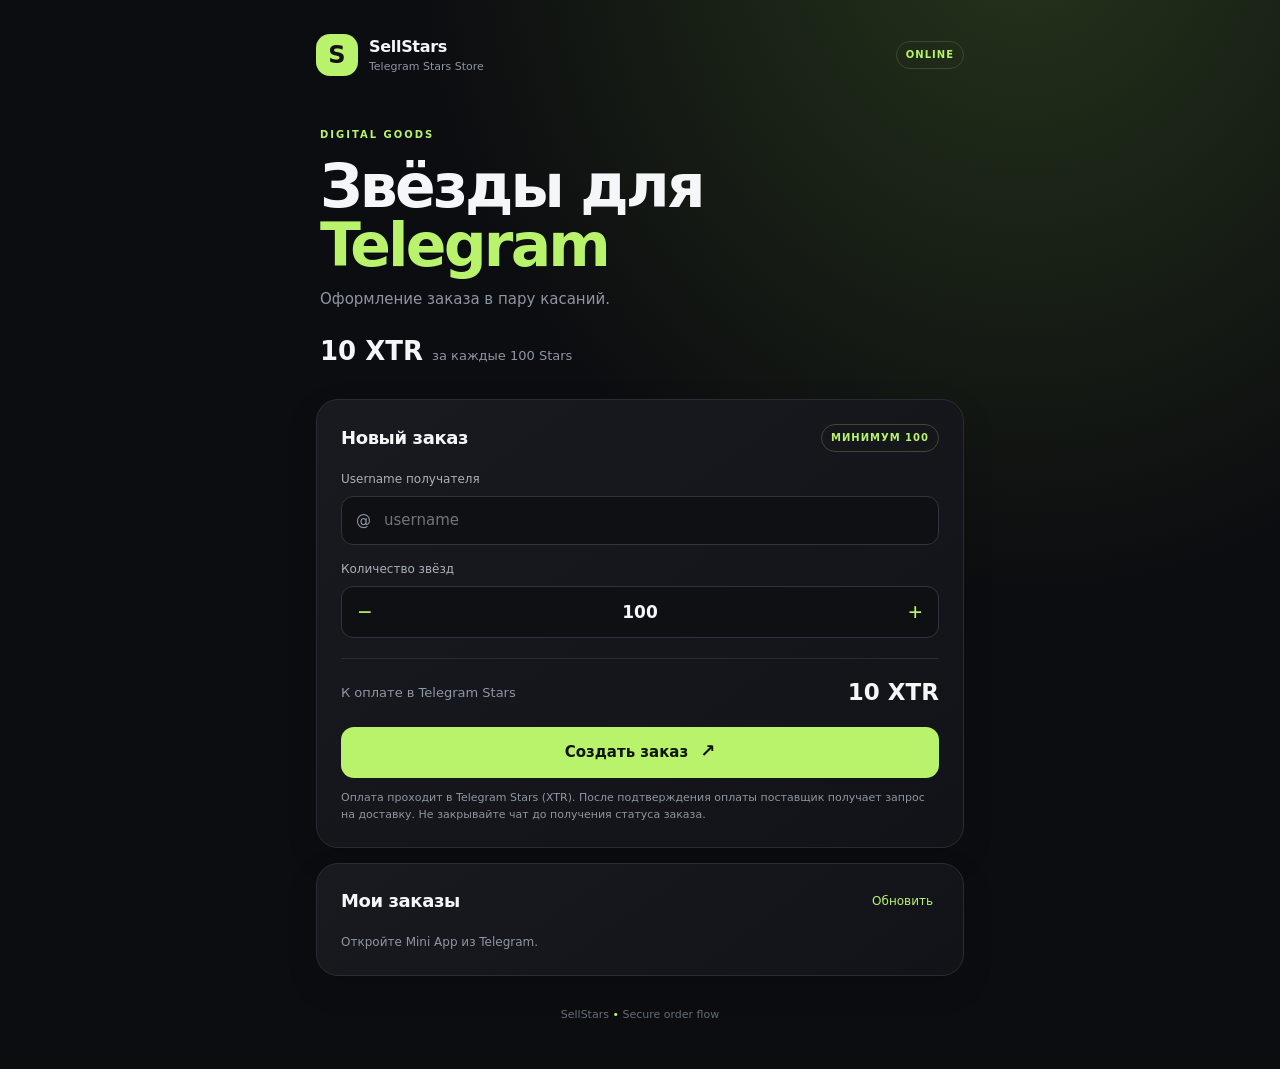
==== index.html @ e7b8a44e "Add files via upload" ====
<!doctype html>
<html lang="ru">
<head>
  <meta charset="utf-8">
  <meta name="viewport" content="width=device-width, initial-scale=1, viewport-fit=cover">
  <meta name="theme-color" content="#101114">
  <title>SellStars</title>
  <script src="https://telegram.org/js/telegram-web-app.js"></script>
  <link rel="stylesheet" href="/style.css">
</head>
<body>
  <div class="app">
    <header class="top"><div class="brand"><div class="logo">S</div><div><b>SellStars</b><small>Telegram Stars Store</small></div></div><span class="live">ONLINE</span></header>
    <main>
      <section class="hero"><div class="eyebrow">DIGITAL GOODS</div><h1>Звёзды для<br><span>Telegram</span></h1><p>Оформление заказа в пару касаний.</p><div class="price-line"><strong id="unitPrice">10 XTR</strong><span>за каждые 100 Stars</span></div></section>
      <section class="panel">
        <div class="section-title"><h2>Новый заказ</h2><span class="tag">МИНИМУМ 100</span></div>
        <label for="recipient">Username получателя</label><div class="input-wrap"><span>@</span><input id="recipient" placeholder="username" maxlength="32" autocomplete="off"></div>
        <label for="quantity">Количество звёзд</label><div class="quantity"><button id="minus" aria-label="Уменьшить">−</button><input id="quantity" type="number" min="100" max="100000" step="50" value="100"><button id="plus" aria-label="Увеличить">+</button></div>
        <div class="total"><span>К оплате в Telegram Stars</span><strong id="total">10 XTR</strong></div>
        <button class="primary" id="createOrder">Создать заказ <span>↗</span></button>
        <p class="hint">Оплата проходит в Telegram Stars (XTR). После подтверждения оплаты поставщик получает запрос на доставку. Не закрывайте чат до получения статуса заказа.</p>
        <div id="notice" class="notice hidden"></div>
      </section>
      <section class="panel admin" id="adminPanel">
        <div class="section-title"><h2>Админ-панель</h2><span class="tag">OWNER</span></div>
        <p class="hint">Доступ доступен только Telegram-пользователю @ownerparadoxy с валидной подписью Mini App.</p>
        <div class="stats"><div><small>Заказы</small><b id="ordersCount">—</b></div><div><small>Оборот, ₽</small><b id="gross">—</b></div></div>
        <h3>Интеграции</h3>
        <label>Fragment API URL</label><input id="fragmentUrl" placeholder="https://v1.fragmentapi.com/api/v1/partner">
        <label>Тип баланса поставщика</label><select id="fragmentWallet"><option value="TON">TON</option><option value="USDT">USDT</option></select>
        <label>Fragment API Key</label><input id="fragmentKey" type="password" placeholder="Оставьте пустым, чтобы не менять">
        <button class="secondary" id="saveSettings">Сохранить настройки</button>
        <p class="hint">API-ключ шифруется на сервере и не возвращается в браузер. В Telegram Mini App цифровые товары оплачиваются только в XTR.</p>
        <h3>Последние заказы</h3><div id="ordersList" class="orders-list">Ожидание авторизации…</div>
      </section>
      <section class="panel"><div class="section-title"><h2>Мои заказы</h2><button class="text-button" id="refreshOrders">Обновить</button></div><div id="myOrders" class="orders-list">Откройте Mini App из Telegram.</div></section>
    </main>
    <footer>SellStars <span>•</span> Secure order flow</footer>
  </div>
  <script src="/app.js"></script>
</body>
</html>
---- style.css ----
:root{color-scheme:dark;--bg:#0c0d10;--panel:#15171c;--line:#292c34;--muted:#8e95a3;--text:#f5f6f8;--accent:#b8f36b;--accent2:#d4ffa1}
*{box-sizing:border-box}body{margin:0;background:radial-gradient(ellipse at 80% -10%,#26351b 0,transparent 42%),var(--bg);color:var(--text);font:15px/1.45 Inter,ui-sans-serif,system-ui,-apple-system,sans-serif}.app{max-width:680px;margin:auto;padding:20px 16px 30px}.top{display:flex;justify-content:space-between;align-items:center;padding:6px 0 24px}.brand{display:flex;align-items:center;gap:11px}.logo{width:42px;height:42px;border-radius:14px;background:var(--accent);color:#111;font-weight:900;font-size:24px;display:grid;place-items:center}.brand b{display:block;font-size:16px;letter-spacing:-.3px}.brand small{display:block;color:var(--muted);font-size:11px}.live,.tag{font-size:10px;font-weight:800;letter-spacing:1px;color:var(--accent);border:1px solid #3a4a2b;border-radius:999px;padding:6px 9px}.hero{padding:20px 4px 28px}.eyebrow{font-size:10px;letter-spacing:2px;color:var(--accent);font-weight:800}.hero h1{font-size:clamp(38px,9vw,60px);line-height:.99;letter-spacing:-2.8px;margin:14px 0}.hero h1 span{color:var(--accent)}.hero p{color:var(--muted);margin:0 0 22px}.price-line{display:flex;align-items:baseline;gap:9px}.price-line strong{font-size:26px}.price-line span{color:var(--muted);font-size:13px}.panel{background:linear-gradient(145deg,#181a20,#121318);border:1px solid var(--line);border-radius:22px;padding:19px;margin:0 0 15px;box-shadow:0 12px 32px #0002}.section-title{display:flex;align-items:center;justify-content:space-between;gap:10px;margin-bottom:19px}.section-title h2{font-size:18px;letter-spacing:-.4px;margin:0}.panel label{display:block;color:#a9afbb;font-size:12px;margin:16px 0 7px}.input-wrap,.quantity{display:flex;align-items:center;border:1px solid #30343e;background:#0f1014;border-radius:12px;min-height:48px}.input-wrap span{color:var(--muted);padding-left:14px}input{font:inherit;color:var(--text);background:transparent;border:0;outline:0;width:100%;padding:13px}.quantity button{background:transparent;color:var(--accent);border:0;width:52px;height:46px;font-size:24px;cursor:pointer}.quantity input{text-align:center;font-size:17px;font-weight:700;appearance:textfield}.quantity input::-webkit-inner-spin-button{display:none}.total{display:flex;align-items:center;justify-content:space-between;border-top:1px solid var(--line);margin-top:20px;padding:17px 0;color:var(--muted);font-size:13px}.total strong{font-size:23px;color:var(--text)}button{cursor:pointer}.primary,.secondary{width:100%;border:0;border-radius:13px;padding:15px;font:inherit;font-weight:800}.primary{background:var(--accent);color:#10130b;display:flex;justify-content:center;gap:12px}.primary span{font-size:18px;line-height:1}.secondary{background:#252a20;color:var(--accent);border:1px solid #3b4a2e;margin-top:14px}.hint{font-size:11px;line-height:1.5;color:var(--muted);margin:12px 0 0}.notice{margin-top:13px;padding:12px;border-radius:10px;background:#242a20;color:var(--accent);font-size:13px}.hidden{display:none}.admin{display:none}.admin.visible{display:block}.stats{display:grid;grid-template-columns:1fr 1fr;gap:10px;margin-bottom:20px}.stats>div{background:#0f1014;border:1px solid var(--line);border-radius:12px;padding:13px}.stats small{display:block;color:var(--muted);font-size:11px}.stats b{font-size:21px}.panel h3{font-size:13px;margin:20px 0 7px}.text-button{border:0;background:none;color:var(--accent);font:inherit;font-size:12px}.orders-list{font-size:12px;color:var(--muted)}.order{display:flex;justify-content:space-between;gap:12px;padding:12px 0;border-bottom:1px solid var(--line)}.order:last-child{border-bottom:0}.order b{display:block;color:var(--text);font-size:13px}.order small{display:block;margin-top:3px;color:var(--muted)}footer{text-align:center;color:#666d79;font-size:11px;padding:16px}footer span{color:var(--accent)}@media(min-width:600px){.app{padding-top:28px}.panel{padding:24px}.hero{padding-top:28px}}
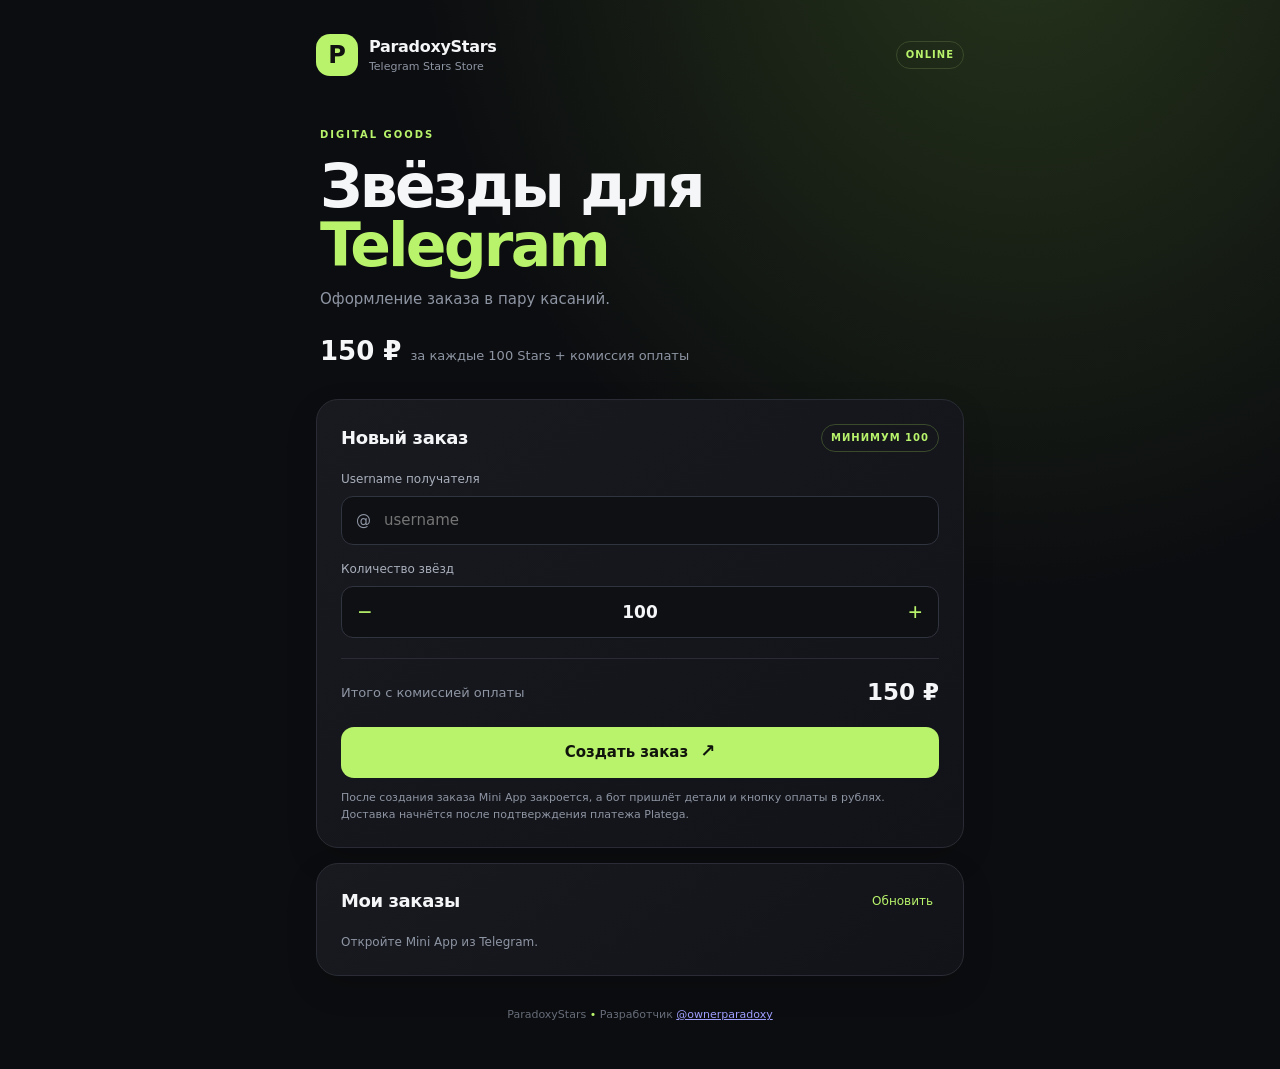
==== commit d298fe3e: "Add files via upload" ====
--- a/index.html
+++ b/index.html
@@ -4,39 +4,45 @@
   <meta charset="utf-8">
   <meta name="viewport" content="width=device-width, initial-scale=1, viewport-fit=cover">
   <meta name="theme-color" content="#101114">
-  <title>SellStars</title>
+  <title>ParadoxyStars</title>
   <script src="https://telegram.org/js/telegram-web-app.js"></script>
   <link rel="stylesheet" href="/style.css">
 </head>
 <body>
   <div class="app">
-    <header class="top"><div class="brand"><div class="logo">S</div><div><b>SellStars</b><small>Telegram Stars Store</small></div></div><span class="live">ONLINE</span></header>
+    <header class="top"><div class="brand"><div class="logo">P</div><div><b>ParadoxyStars</b><small>Telegram Stars Store</small></div></div><span class="live">ONLINE</span></header>
     <main>
-      <section class="hero"><div class="eyebrow">DIGITAL GOODS</div><h1>Звёзды для<br><span>Telegram</span></h1><p>Оформление заказа в пару касаний.</p><div class="price-line"><strong id="unitPrice">10 XTR</strong><span>за каждые 100 Stars</span></div></section>
+      <section class="hero"><div class="eyebrow">DIGITAL GOODS</div><h1>Звёзды для<br><span>Telegram</span></h1><p>Оформление заказа в пару касаний.</p><div class="price-line"><strong id="unitPrice">150 ₽</strong><span>за каждые 100 Stars + комиссия оплаты</span></div></section>
       <section class="panel">
         <div class="section-title"><h2>Новый заказ</h2><span class="tag">МИНИМУМ 100</span></div>
         <label for="recipient">Username получателя</label><div class="input-wrap"><span>@</span><input id="recipient" placeholder="username" maxlength="32" autocomplete="off"></div>
         <label for="quantity">Количество звёзд</label><div class="quantity"><button id="minus" aria-label="Уменьшить">−</button><input id="quantity" type="number" min="100" max="100000" step="50" value="100"><button id="plus" aria-label="Увеличить">+</button></div>
-        <div class="total"><span>К оплате в Telegram Stars</span><strong id="total">10 XTR</strong></div>
+        <div class="total"><span>Итого с комиссией оплаты</span><strong id="total">150 ₽</strong></div>
         <button class="primary" id="createOrder">Создать заказ <span>↗</span></button>
-        <p class="hint">Оплата проходит в Telegram Stars (XTR). После подтверждения оплаты поставщик получает запрос на доставку. Не закрывайте чат до получения статуса заказа.</p>
+        <p class="hint">После создания заказа Mini App закроется, а бот пришлёт детали и кнопку оплаты в рублях. Доставка начнётся после подтверждения платежа Platega.</p>
         <div id="notice" class="notice hidden"></div>
       </section>
       <section class="panel admin" id="adminPanel">
         <div class="section-title"><h2>Админ-панель</h2><span class="tag">OWNER</span></div>
         <p class="hint">Доступ доступен только Telegram-пользователю @ownerparadoxy с валидной подписью Mini App.</p>
         <div class="stats"><div><small>Заказы</small><b id="ordersCount">—</b></div><div><small>Оборот, ₽</small><b id="gross">—</b></div></div>
-        <h3>Интеграции</h3>
+        <h3>Оплата Platega</h3>
+        <label>Merchant ID</label><input id="plategaMerchant" autocomplete="off" placeholder="Вставьте Merchant ID">
+        <label>Platega API Key (X-Secret)</label><input id="plategaKey" type="password" autocomplete="off" placeholder="Вставьте API Key">
+        <label>Комиссия для покупателя, %</label><input id="plategaFee" type="number" min="0" max="100" step="0.1" value="0">
+        <label>Метод оплаты</label><select id="plategaMethod"><option value="2">СБП / QR</option><option value="10">Карты РФ</option><option value="12">Международные карты</option><option value="13">Криптоплатёж (если подключён)</option></select>
+        <p class="hint">Callback URL для кабинета Platega: <b>/api/platega/callback</b> на твоём домене. Укажи полный HTTPS-адрес. Ключи сохраняются зашифрованно.</p>
+        <h3>Интеграция доставки</h3>
         <label>Fragment API URL</label><input id="fragmentUrl" placeholder="https://v1.fragmentapi.com/api/v1/partner">
         <label>Тип баланса поставщика</label><select id="fragmentWallet"><option value="TON">TON</option><option value="USDT">USDT</option></select>
         <label>Fragment API Key</label><input id="fragmentKey" type="password" placeholder="Оставьте пустым, чтобы не менять">
         <button class="secondary" id="saveSettings">Сохранить настройки</button>
-        <p class="hint">API-ключ шифруется на сервере и не возвращается в браузер. В Telegram Mini App цифровые товары оплачиваются только в XTR.</p>
+        <p class="hint">API-ключи шифруются на сервере и не возвращаются в браузер. Цена — 150 ₽ за 100 Stars; комиссия настраивается отдельно.</p>
         <h3>Последние заказы</h3><div id="ordersList" class="orders-list">Ожидание авторизации…</div>
       </section>
       <section class="panel"><div class="section-title"><h2>Мои заказы</h2><button class="text-button" id="refreshOrders">Обновить</button></div><div id="myOrders" class="orders-list">Откройте Mini App из Telegram.</div></section>
     </main>
-    <footer>SellStars <span>•</span> Secure order flow</footer>
+    <footer>ParadoxyStars <span>•</span> Разработчик <a href="https://t.me/ownerparadoxy">@ownerparadoxy</a></footer>
   </div>
   <script src="/app.js"></script>
 </body>
